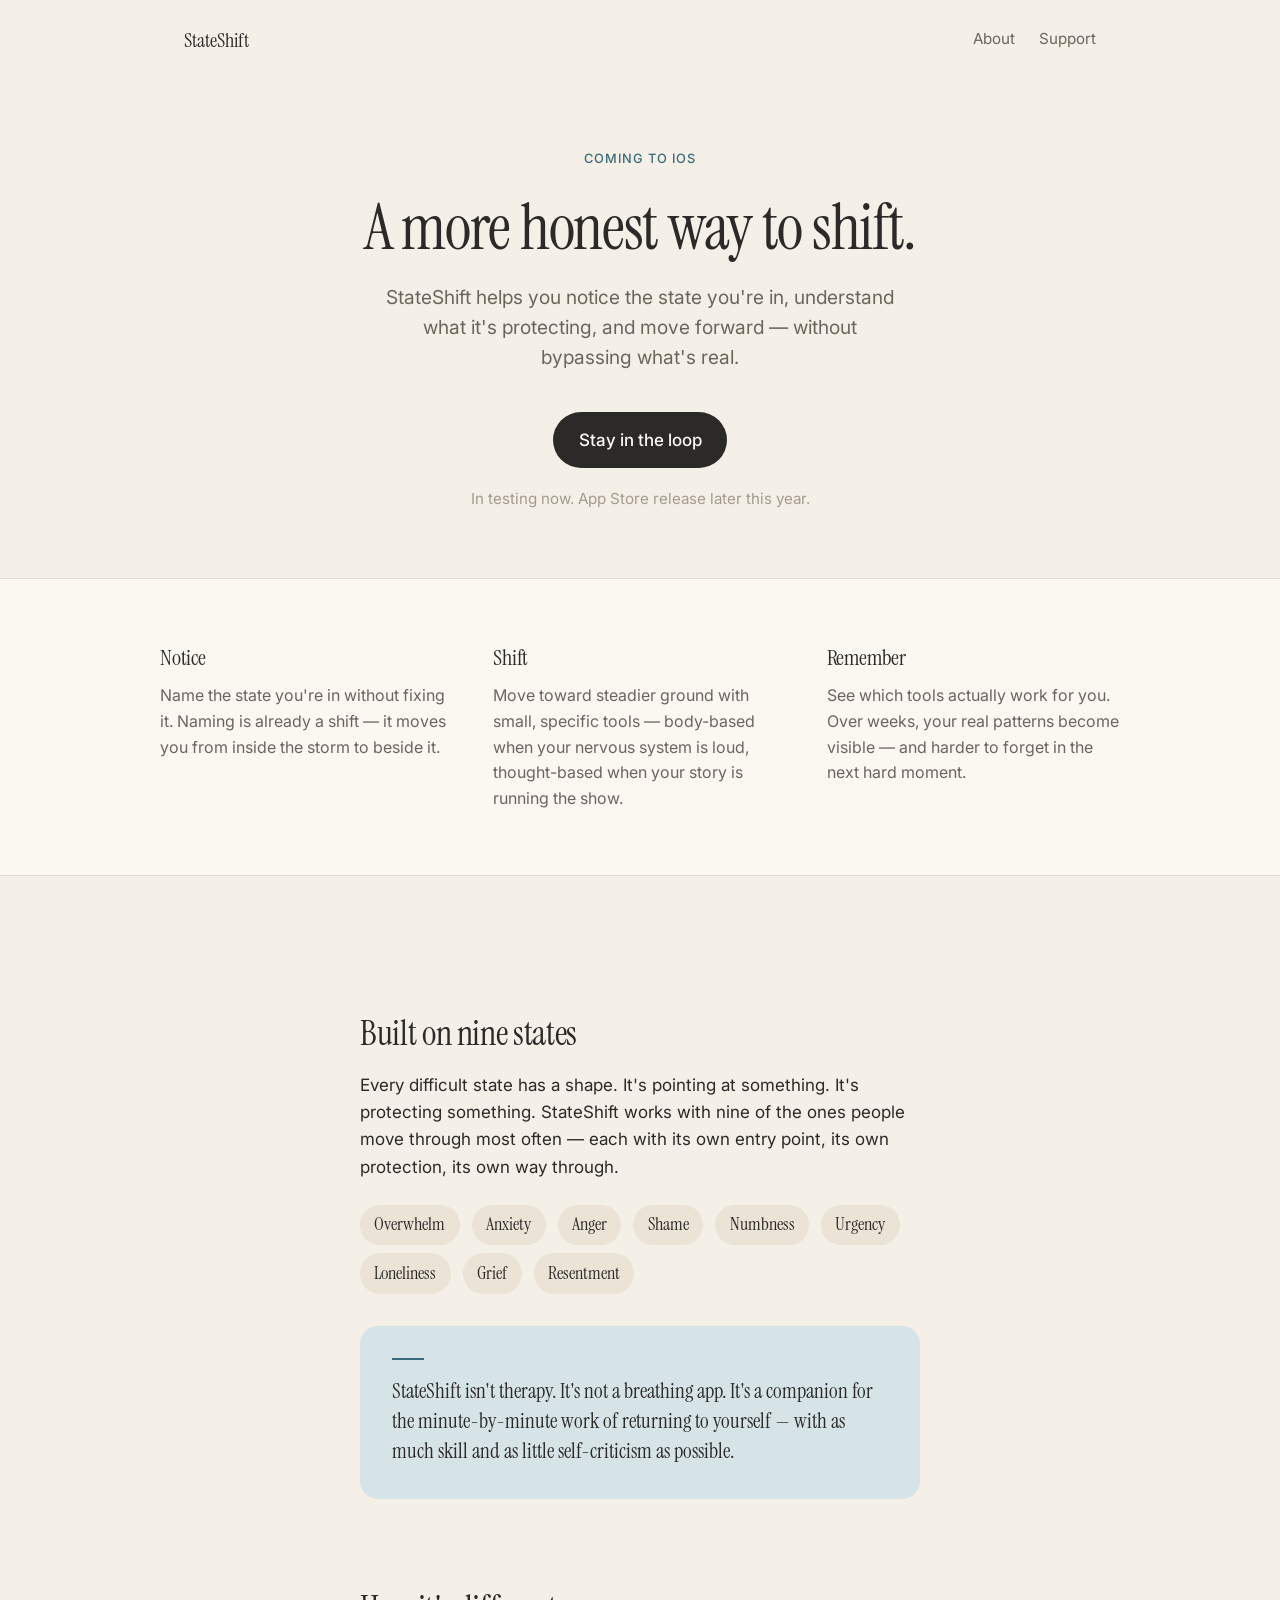
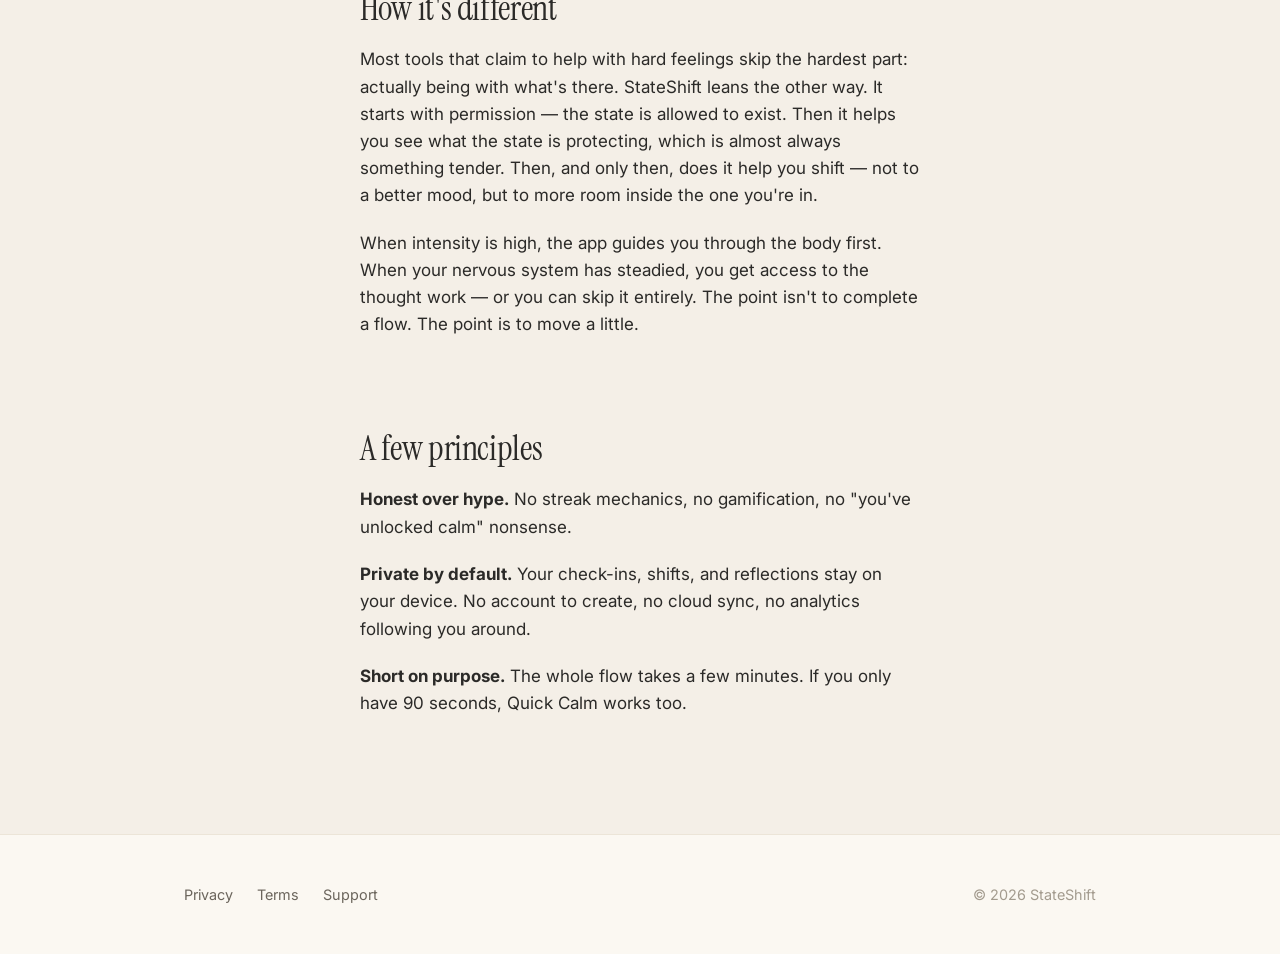
==== index.html @ 4b2671d1 "Initial site" ====
<!doctype html>
<html lang="en">
  <head>
    <meta charset="utf-8" />
    <meta name="viewport" content="width=device-width, initial-scale=1" />
    <title>StateShift — a more honest way to shift</title>
    <meta
      name="description"
      content="StateShift helps you notice the state you're in, understand what it's protecting, and move forward — without bypassing what's real. Coming to iOS."
    />
    <meta name="theme-color" content="#F4EFE7" />

    <!-- Social -->
    <meta property="og:title" content="StateShift" />
    <meta
      property="og:description"
      content="A more honest way to shift. Coming to iOS."
    />
    <meta property="og:type" content="website" />
    <meta property="og:url" content="https://state-shift.com" />

    <link
      rel="preconnect"
      href="https://fonts.googleapis.com"
    />
    <link
      rel="preconnect"
      href="https://fonts.gstatic.com"
      crossorigin
    />
    <link
      href="https://fonts.googleapis.com/css2?family=Instrument+Serif:ital@0;1&family=Inter:wght@400;500;600&display=swap"
      rel="stylesheet"
    />
    <link rel="stylesheet" href="styles.css" />
  </head>
  <body>
    <nav class="top">
      <a href="./" class="wordmark">StateShift</a>
      <div class="links">
        <a href="#about">About</a>
        <a href="support.html">Support</a>
      </div>
    </nav>

    <header class="hero">
      <span class="eyebrow">Coming to iOS</span>
      <h1>A more honest way to shift.</h1>
      <p class="lede">
        StateShift helps you notice the state you're in, understand what it's
        protecting, and move forward — without bypassing what's real.
      </p>
      <a href="support.html" class="cta">Stay in the loop</a>
      <p class="availability">In testing now. App Store release later this year.</p>
    </header>

    <section class="pillars">
      <div class="grid">
        <div class="pillar">
          <h3>Notice</h3>
          <p>
            Name the state you're in without fixing it. Naming is already a
            shift — it moves you from inside the storm to beside it.
          </p>
        </div>
        <div class="pillar">
          <h3>Shift</h3>
          <p>
            Move toward steadier ground with small, specific tools — body-based
            when your nervous system is loud, thought-based when your story is
            running the show.
          </p>
        </div>
        <div class="pillar">
          <h3>Remember</h3>
          <p>
            See which tools actually work for you. Over weeks, your real
            patterns become visible — and harder to forget in the next hard
            moment.
          </p>
        </div>
      </div>
    </section>

    <section id="about" class="content">
      <div class="container">
        <h2>Built on nine states</h2>
        <p>
          Every difficult state has a shape. It's pointing at something. It's
          protecting something. StateShift works with nine of the ones people
          move through most often — each with its own entry point, its own
          protection, its own way through.
        </p>
        <ul class="states">
          <li>Overwhelm</li>
          <li>Anxiety</li>
          <li>Anger</li>
          <li>Shame</li>
          <li>Numbness</li>
          <li>Urgency</li>
          <li>Loneliness</li>
          <li>Grief</li>
          <li>Resentment</li>
        </ul>

        <div class="callout">
          StateShift isn't therapy. It's not a breathing app. It's a companion
          for the minute-by-minute work of returning to yourself — with as
          much skill and as little self-criticism as possible.
        </div>

        <h2>How it's different</h2>
        <p>
          Most tools that claim to help with hard feelings skip the hardest
          part: actually being with what's there. StateShift leans the other
          way. It starts with permission — the state is allowed to exist. Then
          it helps you see what the state is protecting, which is almost always
          something tender. Then, and only then, does it help you shift — not
          to a better mood, but to more room inside the one you're in.
        </p>
        <p>
          When intensity is high, the app guides you through the body first.
          When your nervous system has steadied, you get access to the thought
          work — or you can skip it entirely. The point isn't to complete a
          flow. The point is to move a little.
        </p>

        <h2>A few principles</h2>
        <p>
          <strong>Honest over hype.</strong> No streak mechanics, no
          gamification, no "you've unlocked calm" nonsense.
        </p>
        <p>
          <strong>Private by default.</strong> Your check-ins, shifts, and
          reflections stay on your device. No account to create, no cloud
          sync, no analytics following you around.
        </p>
        <p>
          <strong>Short on purpose.</strong> The whole flow takes a few
          minutes. If you only have 90 seconds, Quick Calm works too.
        </p>
      </div>
    </section>

    <footer>
      <div class="container">
        <div>
          <a href="privacy.html">Privacy</a>
          <a href="terms.html">Terms</a>
          <a href="support.html">Support</a>
        </div>
        <span class="copyright">&copy; 2026 StateShift</span>
      </div>
    </footer>
  </body>
</html>
---- styles.css ----
/* --- StateShift site styles --- */

:root {
  --bg: #F4EFE7;
  --bg-elevated: #FBF8F2;
  --bg-muted: #EAE3D6;
  --primary: #3A6B7A;
  --primary-soft: #6A9AA8;
  --primary-faint: #D6E4E8;
  --sage: #8FA58A;
  --clay: #D4A88C;
  --ink: #2B2A28;
  --ink-muted: #6B655C;
  --ink-faint: #A39B8E;
  --border: #E3DCCE;
  --divider: #ECE5D8;

  --font-serif: "Instrument Serif", "Cormorant Garamond", Georgia, serif;
  --font-sans: "Inter", -apple-system, BlinkMacSystemFont, "Helvetica Neue",
    Arial, sans-serif;

  --measure: 38rem;
}

* {
  box-sizing: border-box;
}

html, body {
  margin: 0;
  padding: 0;
}

body {
  font-family: var(--font-sans);
  font-size: 17px;
  line-height: 1.6;
  color: var(--ink);
  background: var(--bg);
  -webkit-font-smoothing: antialiased;
  -moz-osx-font-smoothing: grayscale;
}

a {
  color: var(--primary);
  text-decoration: none;
  border-bottom: 1px solid transparent;
  transition: border-color 160ms ease;
}

a:hover {
  border-bottom-color: var(--primary);
}

h1, h2, h3 {
  font-family: var(--font-serif);
  font-weight: 400;
  letter-spacing: -0.01em;
  color: var(--ink);
  margin: 0 0 0.5em;
}

h1 {
  font-size: clamp(2.4rem, 6vw, 4rem);
  line-height: 1.1;
  letter-spacing: -0.02em;
}

h2 {
  font-size: clamp(1.6rem, 3.5vw, 2.2rem);
  line-height: 1.2;
  margin-top: 2.5em;
}

h3 {
  font-size: 1.2rem;
  line-height: 1.3;
  margin-top: 1.75em;
}

p {
  margin: 0 0 1.2em;
}

hr {
  border: none;
  border-top: 1px solid var(--divider);
  margin: 3rem 0;
}

/* --- Layout --- */

.container {
  max-width: var(--measure);
  padding: 0 1.5rem;
  margin: 0 auto;
}

.wide {
  max-width: 60rem;
}

nav.top {
  padding: 1.5rem 1.5rem;
  display: flex;
  align-items: center;
  justify-content: space-between;
  max-width: 60rem;
  margin: 0 auto;
}

nav.top .wordmark {
  font-family: var(--font-serif);
  font-size: 1.25rem;
  color: var(--ink);
  border-bottom: none;
}

nav.top .links {
  display: flex;
  gap: 1.5rem;
  font-size: 0.95rem;
  color: var(--ink-muted);
}

nav.top .links a {
  color: var(--ink-muted);
}

nav.top .links a:hover {
  color: var(--ink);
  border-bottom-color: var(--ink);
}

/* --- Hero --- */

.hero {
  padding: 4rem 1.5rem 3rem;
  text-align: center;
  max-width: 44rem;
  margin: 0 auto;
}

.hero .eyebrow {
  display: inline-block;
  font-family: var(--font-sans);
  font-size: 0.8rem;
  font-weight: 500;
  letter-spacing: 0.08em;
  text-transform: uppercase;
  color: var(--primary);
  margin-bottom: 1.5rem;
}

.hero h1 {
  margin-bottom: 1.2rem;
}

.hero .lede {
  font-size: 1.2rem;
  line-height: 1.55;
  color: var(--ink-muted);
  max-width: 32rem;
  margin: 0 auto 2rem;
}

.hero .cta {
  display: inline-flex;
  align-items: center;
  justify-content: center;
  padding: 0.9rem 1.6rem;
  background: var(--ink);
  color: var(--bg-elevated);
  font-weight: 500;
  border-radius: 999px;
  border: none;
  margin-top: 0.5rem;
}

.hero .cta:hover {
  background: var(--primary);
  border-bottom: 1px solid transparent;
}

.hero .availability {
  margin-top: 1.2rem;
  font-size: 0.95rem;
  color: var(--ink-faint);
}

/* --- Sections --- */

section.content {
  padding: 3rem 1.5rem;
}

section.content .container {
  max-width: 38rem;
}

section.pillars {
  background: var(--bg-elevated);
  padding: 4rem 1.5rem;
  border-top: 1px solid var(--border);
  border-bottom: 1px solid var(--border);
}

.pillars .grid {
  max-width: 60rem;
  margin: 0 auto;
  display: grid;
  grid-template-columns: repeat(3, 1fr);
  gap: 2.5rem;
}

.pillars .pillar h3 {
  margin-top: 0;
  font-family: var(--font-serif);
  font-size: 1.4rem;
}

.pillars .pillar p {
  color: var(--ink-muted);
  font-size: 1rem;
  margin-bottom: 0;
}

@media (max-width: 720px) {
  .pillars .grid {
    grid-template-columns: 1fr;
    gap: 2rem;
  }
}

/* --- States list --- */

.states {
  list-style: none;
  padding: 0;
  display: flex;
  flex-wrap: wrap;
  gap: 0.5rem 0.75rem;
  margin: 1.5rem 0 2rem;
}

.states li {
  font-family: var(--font-serif);
  font-size: 1.15rem;
  color: var(--ink);
  padding: 0.35rem 0.9rem;
  background: var(--bg-muted);
  border-radius: 999px;
}

/* --- Philosophy callout --- */

.callout {
  padding: 2rem;
  background: var(--primary-faint);
  border-radius: 18px;
  font-family: var(--font-serif);
  font-size: 1.3rem;
  line-height: 1.45;
  color: var(--ink);
  margin: 2rem 0;
}

.callout::before {
  content: "";
  display: block;
  width: 32px;
  height: 2px;
  background: var(--primary);
  margin-bottom: 1rem;
}

/* --- Footer --- */

footer {
  padding: 3rem 1.5rem;
  border-top: 1px solid var(--divider);
  background: var(--bg-elevated);
  color: var(--ink-muted);
  font-size: 0.9rem;
  margin-top: 3rem;
}

footer .container {
  max-width: 60rem;
  display: flex;
  flex-wrap: wrap;
  gap: 2rem;
  justify-content: space-between;
  align-items: baseline;
}

footer a {
  color: var(--ink-muted);
  margin-right: 1.25rem;
}

footer a:last-child {
  margin-right: 0;
}

footer a:hover {
  color: var(--ink);
  border-bottom-color: var(--ink);
}

footer .copyright {
  color: var(--ink-faint);
}

/* --- Legal pages --- */

.legal {
  padding: 3rem 1.5rem 4rem;
}

.legal .container {
  max-width: 40rem;
}

.legal h1 {
  font-size: 2.2rem;
  margin-bottom: 0.25rem;
}

.legal .meta {
  color: var(--ink-faint);
  font-size: 0.9rem;
  margin-bottom: 2rem;
}

.legal h2 {
  font-size: 1.25rem;
  margin-top: 2.5rem;
  margin-bottom: 0.6rem;
}

.legal p,
.legal li {
  color: var(--ink);
  font-size: 1rem;
  line-height: 1.65;
}

.legal ul {
  padding-left: 1.25rem;
}

.legal ul li {
  margin-bottom: 0.5rem;
}

.legal .back {
  display: inline-block;
  margin-bottom: 2rem;
  font-size: 0.9rem;
  color: var(--ink-muted);
}
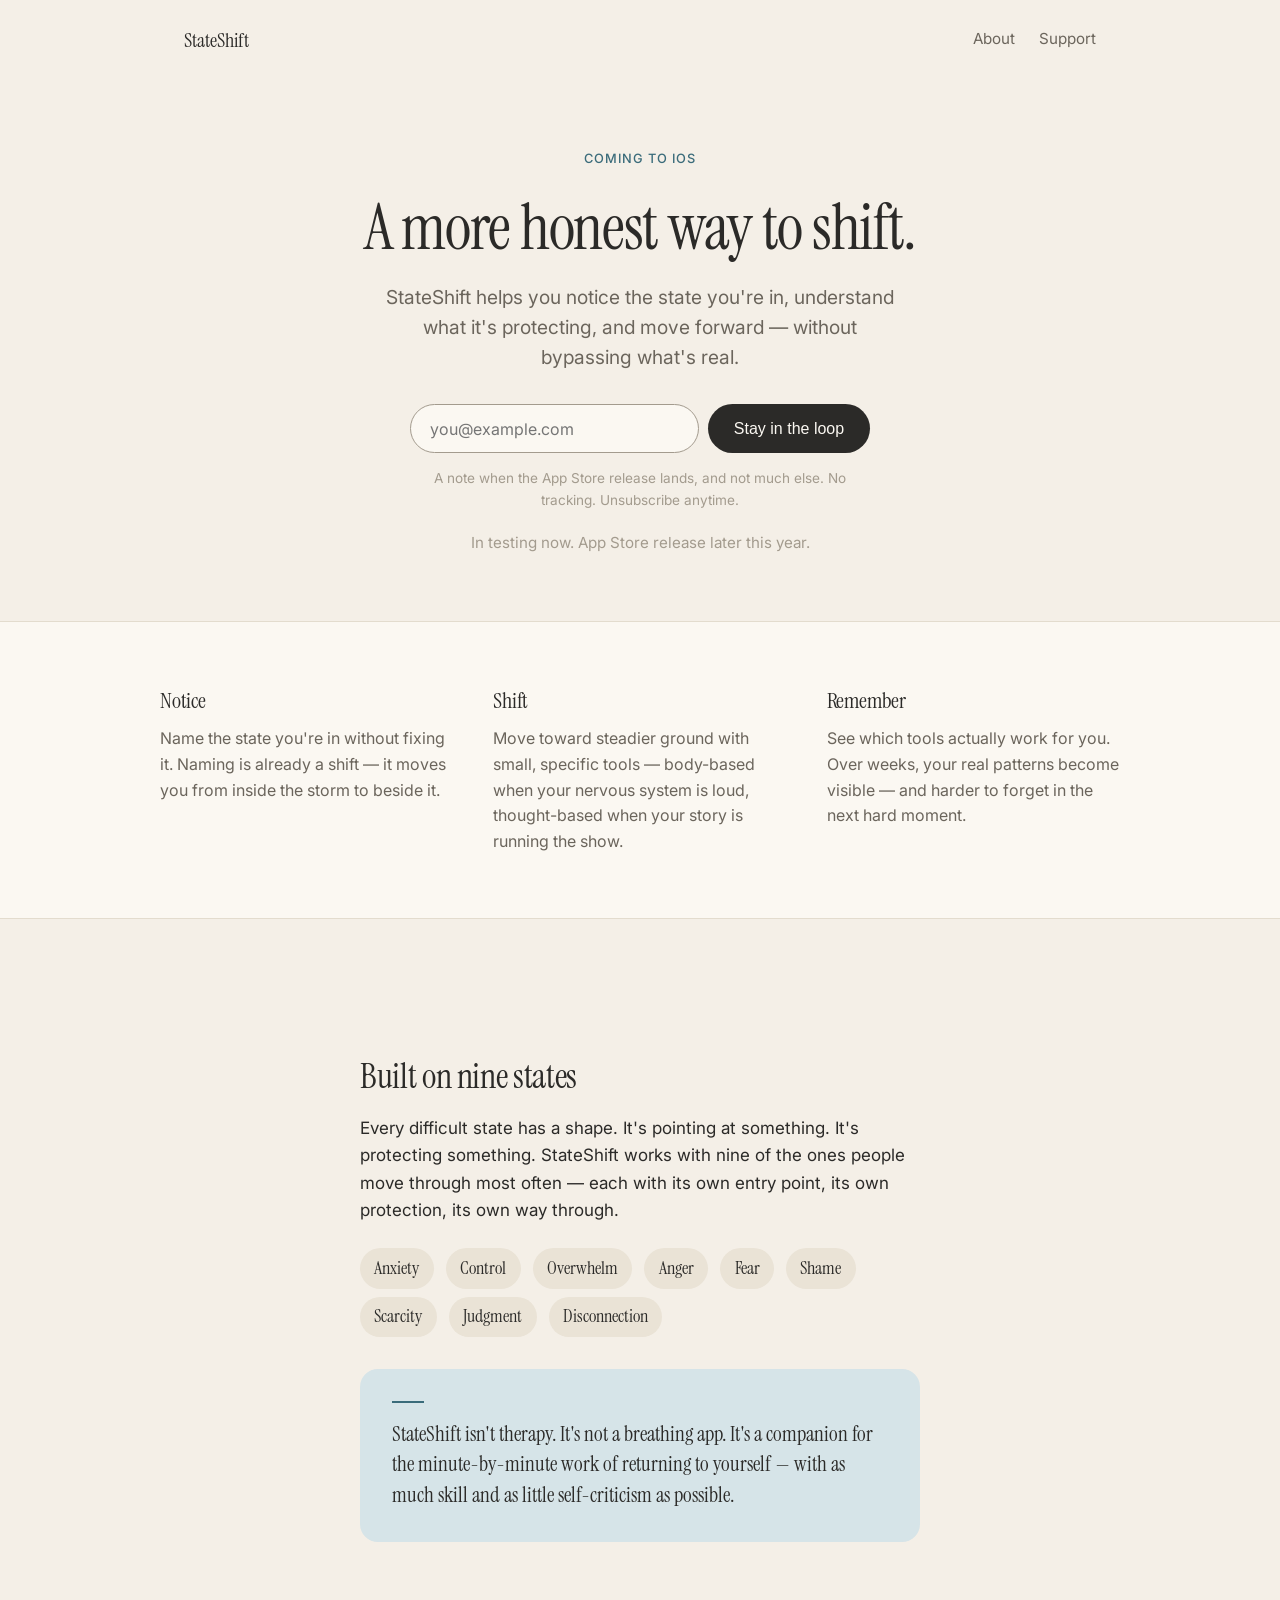
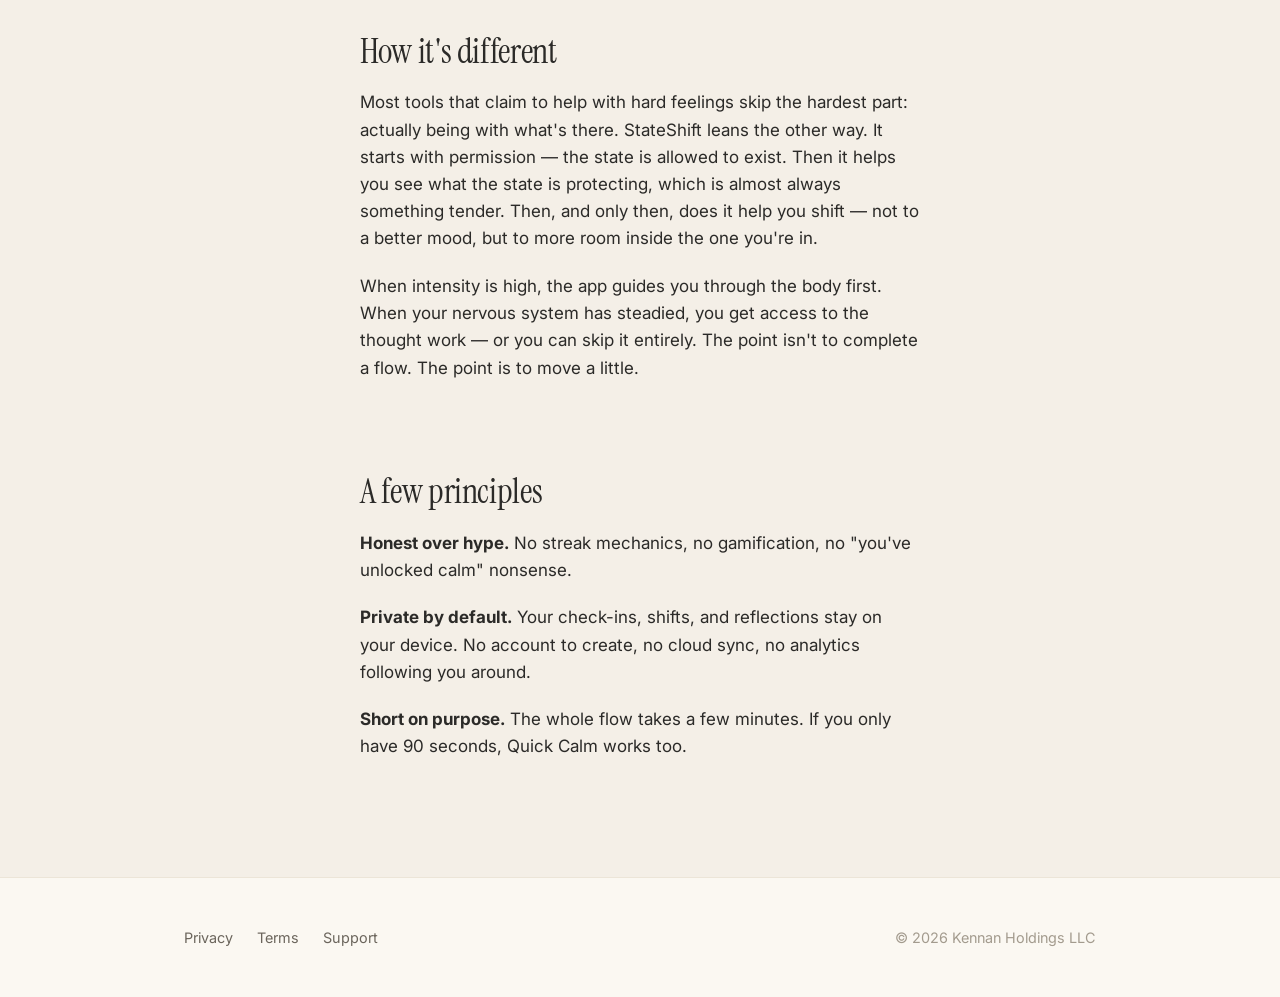
==== commit 32d9c867: "Correct states list, add email capture, name legal entity - Nine-states list now matches the shipped" ====
--- a/index.html
+++ b/index.html
@@ -50,7 +50,30 @@
         StateShift helps you notice the state you're in, understand what it's
         protecting, and move forward — without bypassing what's real.
       </p>
-      <a href="support.html" class="cta">Stay in the loop</a>
+      <!--
+        TODO(chris): create the Buttondown account and replace REPLACE_ME
+        below with your Buttondown username before deploying. Until then the
+        form posts to a nonexistent list.
+      -->
+      <form
+        class="signup"
+        action="https://buttondown.com/api/emails/embed-subscribe/REPLACE_ME"
+        method="post"
+        target="_blank"
+      >
+        <input
+          type="email"
+          name="email"
+          placeholder="you@example.com"
+          required
+          aria-label="Email address"
+        />
+        <button type="submit" class="cta">Stay in the loop</button>
+      </form>
+      <p class="signup-note">
+        A note when the App Store release lands, and not much else. No
+        tracking. Unsubscribe anytime.
+      </p>
       <p class="availability">In testing now. App Store release later this year.</p>
     </header>
 
@@ -92,15 +115,15 @@
           protection, its own way through.
         </p>
         <ul class="states">
+          <li>Anxiety</li>
+          <li>Control</li>
           <li>Overwhelm</li>
-          <li>Anxiety</li>
           <li>Anger</li>
+          <li>Fear</li>
           <li>Shame</li>
-          <li>Numbness</li>
-          <li>Urgency</li>
-          <li>Loneliness</li>
-          <li>Grief</li>
-          <li>Resentment</li>
+          <li>Scarcity</li>
+          <li>Judgment</li>
+          <li>Disconnection</li>
         </ul>
 
         <div class="callout">
@@ -149,7 +172,7 @@
           <a href="terms.html">Terms</a>
           <a href="support.html">Support</a>
         </div>
-        <span class="copyright">&copy; 2026 StateShift</span>
+        <span class="copyright">&copy; 2026 Kennan Holdings LLC</span>
       </div>
     </footer>
   </body>
--- a/styles.css
+++ b/styles.css
@@ -188,6 +188,46 @@
   color: var(--ink-faint);
 }
 
+.hero .signup {
+  display: flex;
+  flex-wrap: wrap;
+  justify-content: center;
+  gap: 0.6rem;
+  margin-top: 0.5rem;
+}
+
+.hero .signup input[type='email'] {
+  font-family: var(--font-sans);
+  font-size: 1rem;
+  padding: 0.85rem 1.2rem;
+  border: 1px solid var(--ink-faint);
+  border-radius: 999px;
+  background: var(--bg-elevated);
+  color: var(--ink);
+  min-width: 16rem;
+}
+
+.hero .signup input[type='email']:focus {
+  outline: 2px solid var(--primary);
+  outline-offset: 1px;
+  border-color: transparent;
+}
+
+.hero .signup .cta {
+  margin-top: 0;
+  cursor: pointer;
+  font-size: 1rem;
+}
+
+.hero .signup-note {
+  margin-top: 0.9rem;
+  font-size: 0.85rem;
+  color: var(--ink-faint);
+  max-width: 26rem;
+  margin-left: auto;
+  margin-right: auto;
+}
+
 /* --- Sections --- */
 
 section.content {
